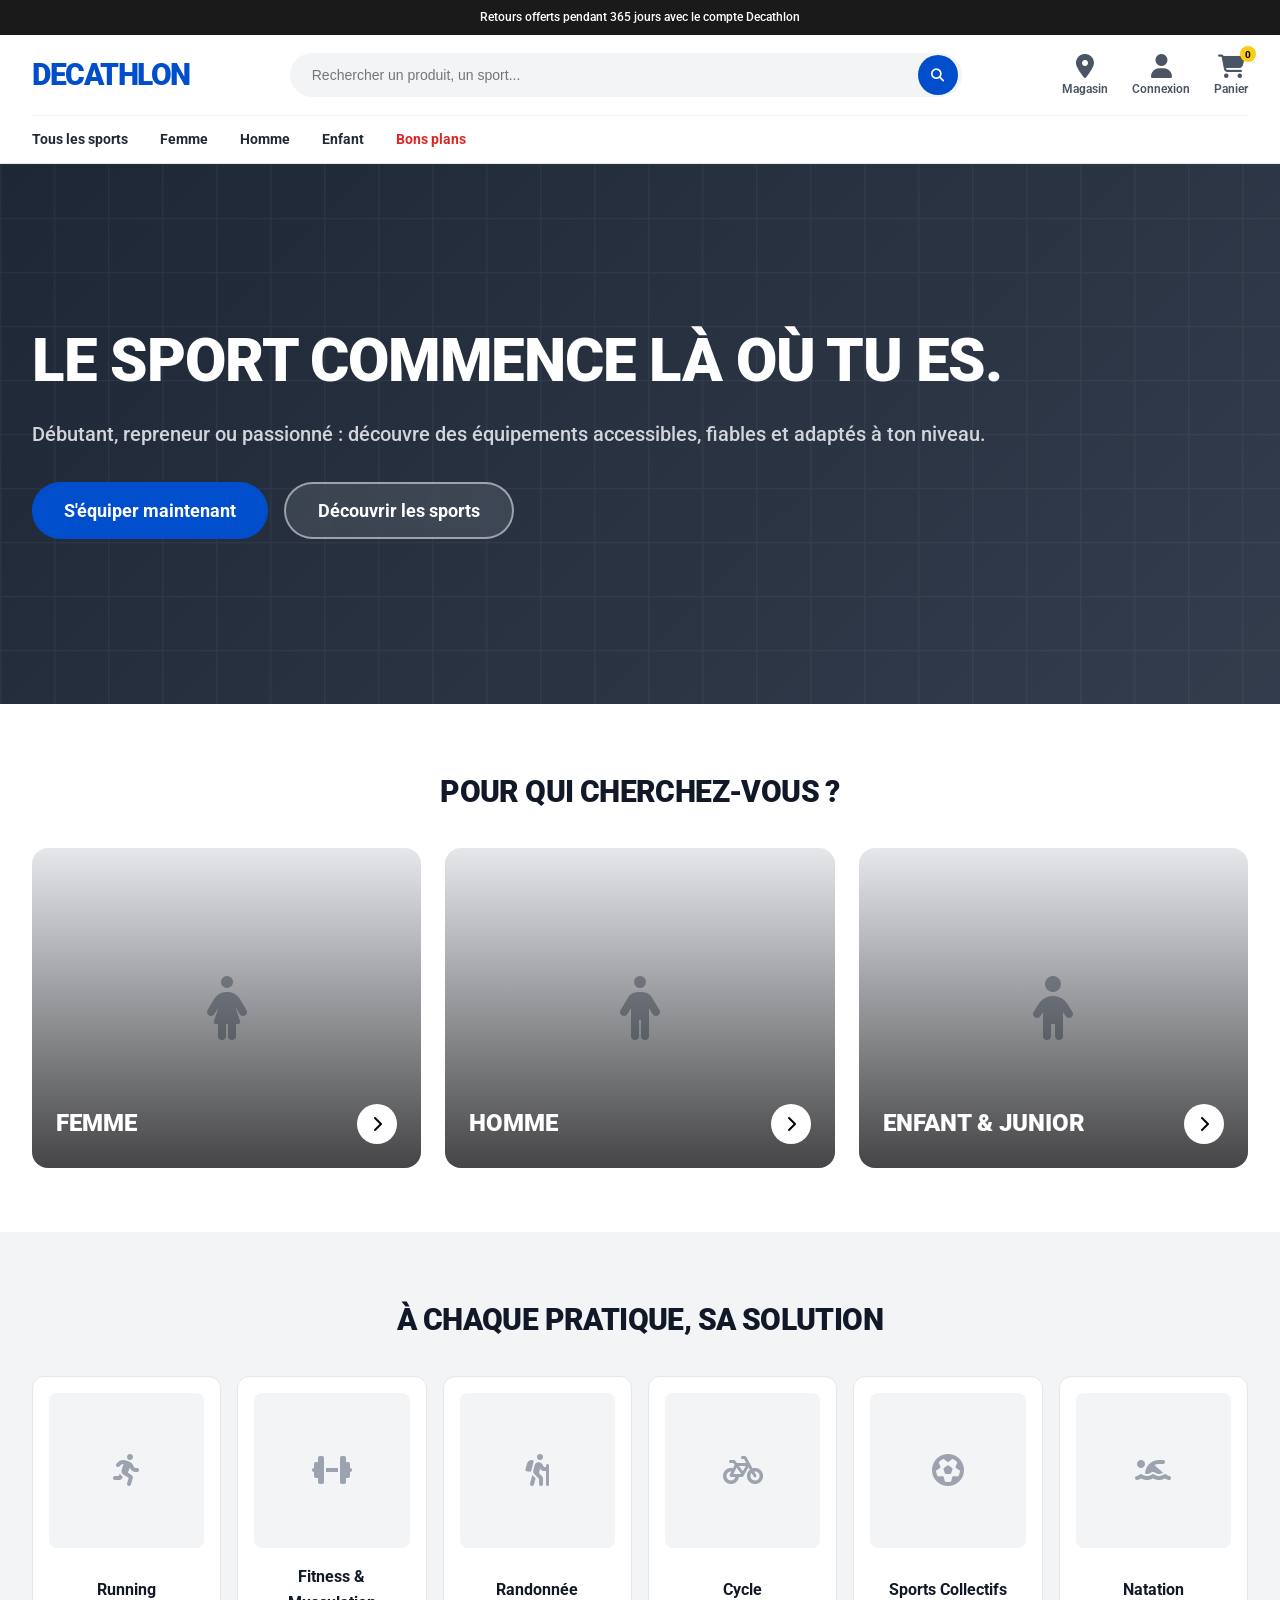
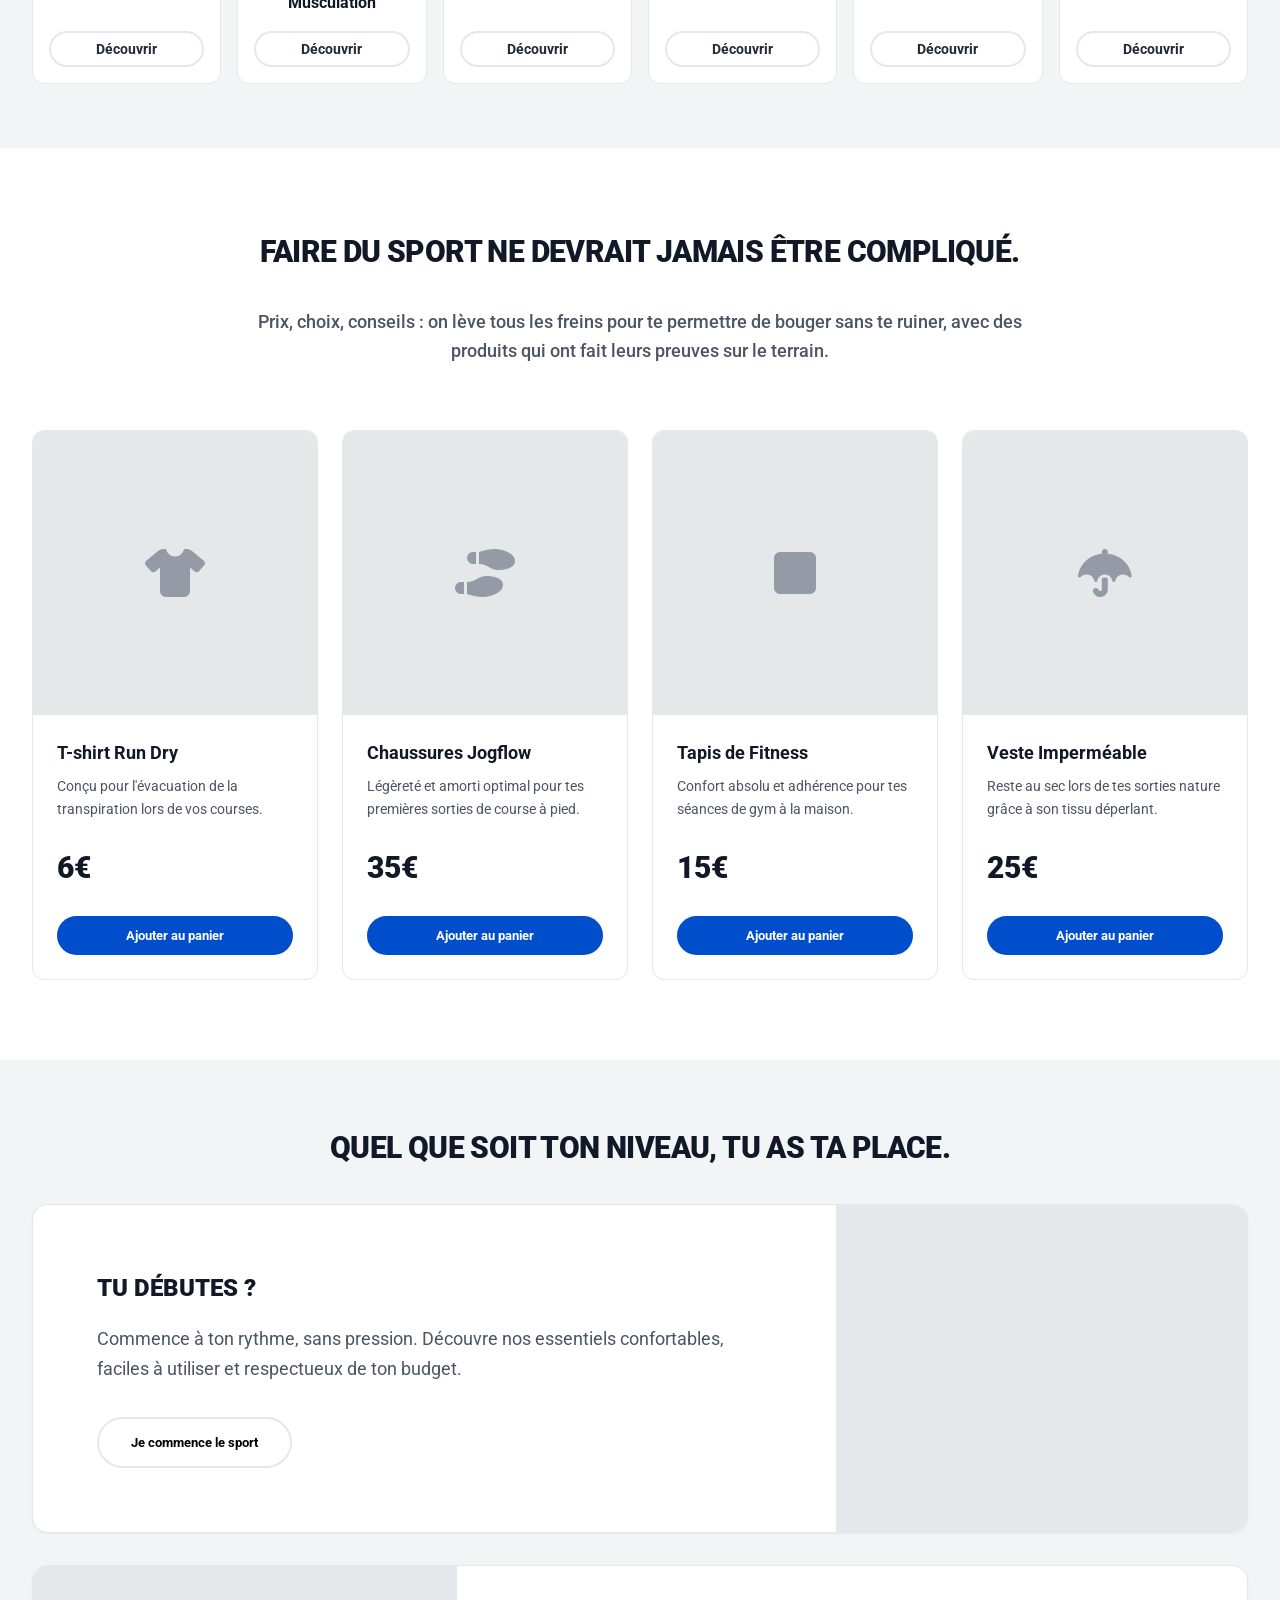
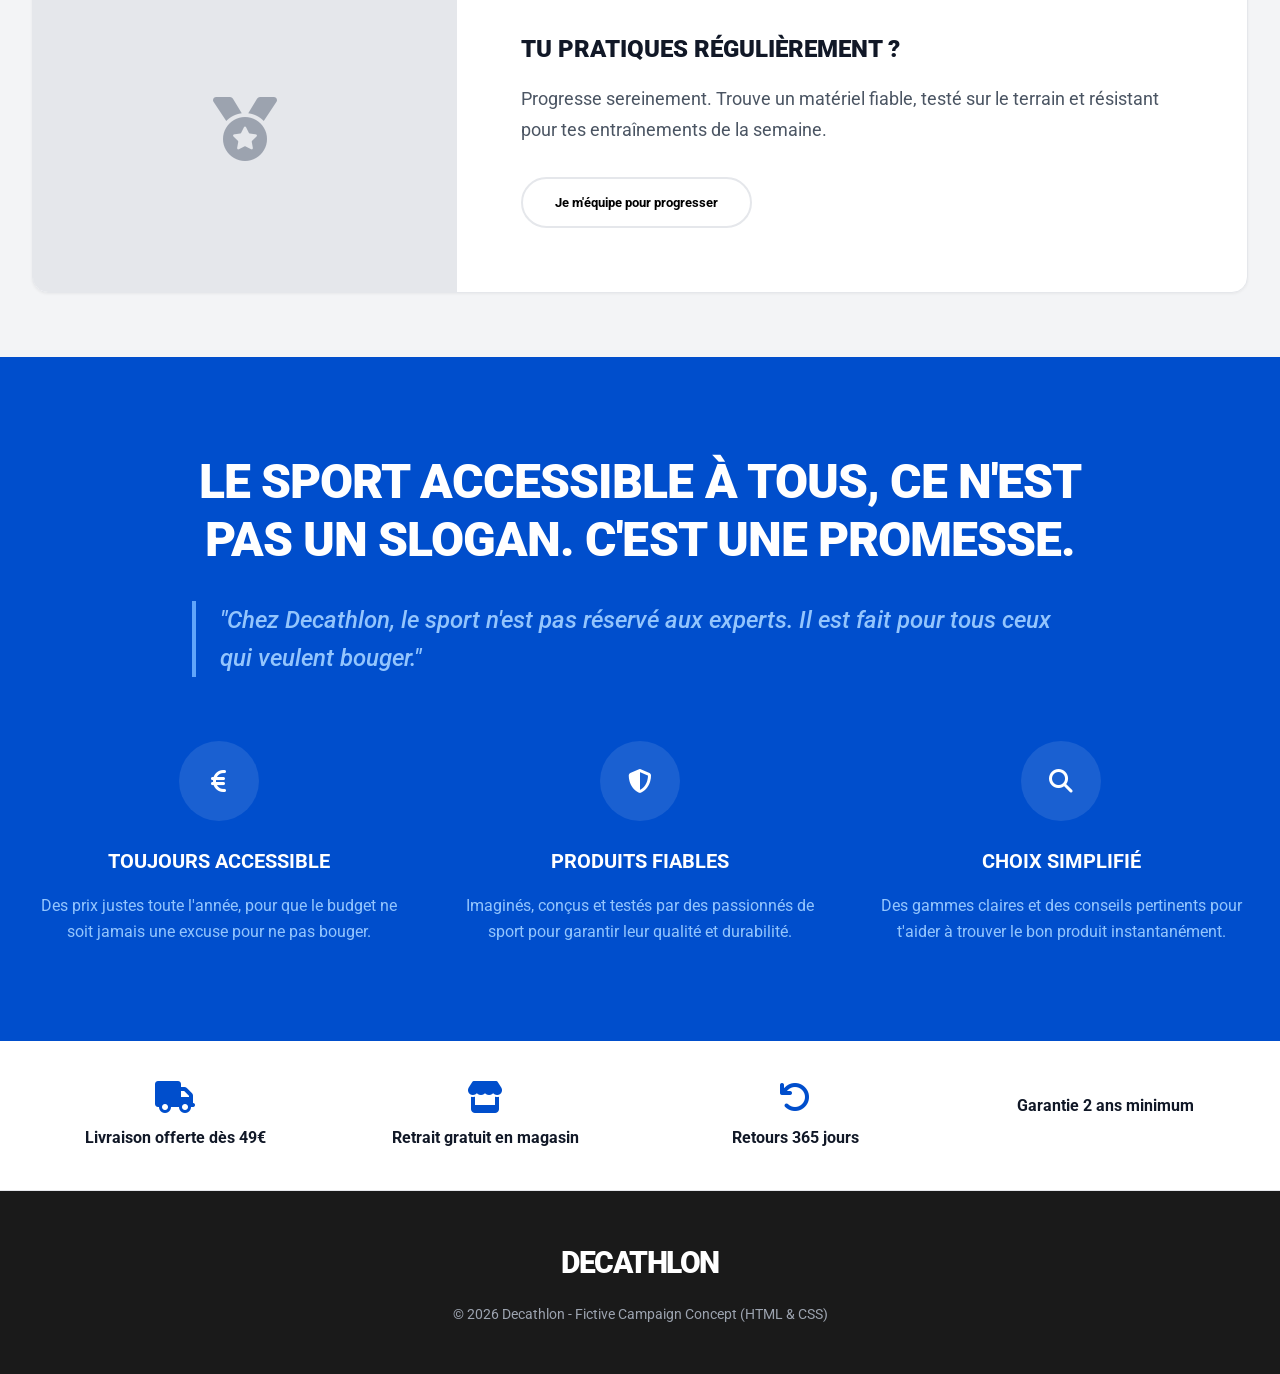
==== index.html @ d9f25b13 "Convert React to pure HTML/CSS/JS - Decathlon Concept Store" ====
<!DOCTYPE html>
<html lang="fr">
<head>
    <meta charset="UTF-8">
    <meta name="viewport" content="width=device-width, initial-scale=1.0">
    <title>Decathlon - Le sport commence là où tu es</title>
    <link href="https://fonts.googleapis.com/css2?family=Roboto:wght@400;500;700;900&display=swap" rel="stylesheet">
    <link rel="stylesheet" href="styles.css">
    <link rel="stylesheet" href="https://cdnjs.cloudflare.com/ajax/libs/font-awesome/6.4.0/css/all.min.css">
</head>
<body>
    <!-- =========================================
        1. NAVBAR (Style Decathlon)
        ========================================= -->
    <header class="navbar">
        <!-- Top bar - Réassurance -->
        <div class="top-bar">
            Retours offerts pendant 365 jours avec le compte Decathlon
        </div>

        <!-- Main Header -->
        <div class="main-header">
            <div class="header-content">
                <!-- Logo & Mobile Menu Toggle -->
                <div class="header-left">
                    <button class="mobile-menu-toggle" id="mobileMenuToggle">
                        <i class="fas fa-bars"></i>
                    </button>
                    <a href="#" class="logo">Decathlon</a>
                </div>

                <!-- Search Bar (Desktop) -->
                <div class="search-container desktop-search">
                    <input type="text" placeholder="Rechercher un produit, un sport..." class="search-input">
                    <button class="search-btn">
                        <i class="fas fa-search"></i>
                    </button>
                </div>

                <!-- Icons -->
                <div class="header-icons">
                    <button class="icon-btn desktop-only">
                        <i class="fas fa-map-marker-alt"></i>
                        <span class="icon-label">Magasin</span>
                    </button>
                    <button class="icon-btn desktop-only">
                        <i class="fas fa-user"></i>
                        <span class="icon-label">Connexion</span>
                    </button>
                    <button class="icon-btn cart-btn">
                        <i class="fas fa-shopping-cart"></i>
                        <span class="icon-label desktop-only">Panier</span>
                        <span class="cart-badge">0</span>
                    </button>
                </div>
            </div>

            <!-- Search Bar (Mobile) -->
            <div class="search-container mobile-search">
                <input type="text" placeholder="Rechercher..." class="search-input">
                <button class="search-btn">
                    <i class="fas fa-search"></i>
                </button>
            </div>

            <!-- Sub Navigation (Categories) -->
            <nav class="sub-nav desktop-only">
                <a href="#" class="nav-link">Tous les sports</a>
                <a href="#" class="nav-link">Femme</a>
                <a href="#" class="nav-link">Homme</a>
                <a href="#" class="nav-link">Enfant</a>
                <a href="#" class="nav-link sale-link">Bons plans</a>
            </nav>
        </div>
    </header>

    <!-- Mobile Menu -->
    <div class="mobile-menu" id="mobileMenu">
        <nav class="mobile-nav">
            <a href="#" class="mobile-nav-link">Tous les sports</a>
            <a href="#" class="mobile-nav-link">Femme</a>
            <a href="#" class="mobile-nav-link">Homme</a>
            <a href="#" class="mobile-nav-link">Enfant</a>
            <a href="#" class="mobile-nav-link">Bons plans</a>
            <a href="#" class="mobile-nav-link"><i class="fas fa-map-marker-alt"></i> Magasin</a>
            <a href="#" class="mobile-nav-link"><i class="fas fa-user"></i> Connexion</a>
        </nav>
    </div>

    <main>
        <!-- =========================================
            2. HERO BANNER
            ========================================= -->
        <section class="hero">
            <div class="hero-bg"></div>
            <div class="hero-content">
                <h1 class="hero-title">Le sport commence là où tu es.</h1>
                <p class="hero-subtitle">
                    Débutant, repreneur ou passionné : découvre des équipements accessibles, fiables et adaptés à ton niveau.
                </p>
                <div class="hero-buttons">
                    <button class="btn-primary">S'équiper maintenant</button>
                    <button class="btn-secondary">Découvrir les sports</button>
                </div>
            </div>
        </section>

        <!-- =========================================
            3. SECTION CIBLES : HOMME, FEMME, JUNIOR
            ========================================= -->
        <section class="targets-section">
            <div class="container">
                <h2 class="section-title">Pour qui cherchez-vous ?</h2>
                
                <div class="targets-grid">
                    <!-- Carte Femme -->
                    <a href="#" class="target-card">
                        <div class="target-bg">
                            <i class="fas fa-female target-icon"></i>
                        </div>
                        <div class="target-overlay">
                            <div class="target-content">
                                <h3 class="target-title">Femme</h3>
                                <span class="target-arrow"><i class="fas fa-chevron-right"></i></span>
                            </div>
                        </div>
                    </a>

                    <!-- Carte Homme -->
                    <a href="#" class="target-card">
                        <div class="target-bg">
                            <i class="fas fa-male target-icon"></i>
                        </div>
                        <div class="target-overlay">
                            <div class="target-content">
                                <h3 class="target-title">Homme</h3>
                                <span class="target-arrow"><i class="fas fa-chevron-right"></i></span>
                            </div>
                        </div>
                    </a>

                    <!-- Carte Junior -->
                    <a href="#" class="target-card">
                        <div class="target-bg">
                            <i class="fas fa-child target-icon"></i>
                        </div>
                        <div class="target-overlay">
                            <div class="target-content">
                                <h3 class="target-title">Enfant & Junior</h3>
                                <span class="target-arrow"><i class="fas fa-chevron-right"></i></span>
                            </div>
                        </div>
                    </a>
                </div>
            </div>
        </section>

        <!-- =========================================
            4. CATÉGORIES SPORTS
            ========================================= -->
        <section class="sports-section">
            <div class="container">
                <h2 class="section-title">À chaque pratique, sa solution</h2>
                
                <div class="sports-grid">
                    <div class="sport-card">
                        <div class="sport-img">
                            <i class="fas fa-running"></i>
                        </div>
                        <h3 class="sport-name">Running</h3>
                        <button class="sport-btn">Découvrir</button>
                    </div>
                    <div class="sport-card">
                        <div class="sport-img">
                            <i class="fas fa-dumbbell"></i>
                        </div>
                        <h3 class="sport-name">Fitness & Musculation</h3>
                        <button class="sport-btn">Découvrir</button>
                    </div>
                    <div class="sport-card">
                        <div class="sport-img">
                            <i class="fas fa-hiking"></i>
                        </div>
                        <h3 class="sport-name">Randonnée</h3>
                        <button class="sport-btn">Découvrir</button>
                    </div>
                    <div class="sport-card">
                        <div class="sport-img">
                            <i class="fas fa-bicycle"></i>
                        </div>
                        <h3 class="sport-name">Cycle</h3>
                        <button class="sport-btn">Découvrir</button>
                    </div>
                    <div class="sport-card">
                        <div class="sport-img">
                            <i class="fas fa-futbol"></i>
                        </div>
                        <h3 class="sport-name">Sports Collectifs</h3>
                        <button class="sport-btn">Découvrir</button>
                    </div>
                    <div class="sport-card">
                        <div class="sport-img">
                            <i class="fas fa-swimmer"></i>
                        </div>
                        <h3 class="sport-name">Natation</h3>
                        <button class="sport-btn">Découvrir</button>
                    </div>
                </div>
            </div>
        </section>

        <!-- =========================================
            5. PREUVE & PRODUITS
            ========================================= -->
        <section class="products-section">
            <div class="container">
                <div class="products-header">
                    <h2 class="section-title">Faire du sport ne devrait jamais être compliqué.</h2>
                    <p class="products-subtitle">
                        Prix, choix, conseils : on lève tous les freins pour te permettre de bouger sans te ruiner, avec des produits qui ont fait leurs preuves sur le terrain.
                    </p>
                </div>
                
                <div class="products-grid">
                    <div class="product-card">
                        <div class="product-img">
                            <i class="fas fa-tshirt"></i>
                        </div>
                        <div class="product-content">
                            <h3 class="product-title">T-shirt Run Dry</h3>
                            <p class="product-desc">Conçu pour l'évacuation de la transpiration lors de vos courses.</p>
                            <div class="product-price">6€</div>
                            <button class="product-btn">Ajouter au panier</button>
                        </div>
                    </div>
                    <div class="product-card">
                        <div class="product-img">
                            <i class="fas fa-shoe-prints"></i>
                        </div>
                        <div class="product-content">
                            <h3 class="product-title">Chaussures Jogflow</h3>
                            <p class="product-desc">Légèreté et amorti optimal pour tes premières sorties de course à pied.</p>
                            <div class="product-price">35€</div>
                            <button class="product-btn">Ajouter au panier</button>
                        </div>
                    </div>
                    <div class="product-card">
                        <div class="product-img">
                            <i class="fas fa-square"></i>
                        </div>
                        <div class="product-content">
                            <h3 class="product-title">Tapis de Fitness</h3>
                            <p class="product-desc">Confort absolu et adhérence pour tes séances de gym à la maison.</p>
                            <div class="product-price">15€</div>
                            <button class="product-btn">Ajouter au panier</button>
                        </div>
                    </div>
                    <div class="product-card">
                        <div class="product-img">
                            <i class="fas fa-umbrella"></i>
                        </div>
                        <div class="product-content">
                            <h3 class="product-title">Veste Imperméable</h3>
                            <p class="product-desc">Reste au sec lors de tes sorties nature grâce à son tissu déperlant.</p>
                            <div class="product-price">25€</div>
                            <button class="product-btn">Ajouter au panier</button>
                        </div>
                    </div>
                </div>
            </div>
        </section>

        <!-- =========================================
            6. BANNIÈRES PERSONAS
            ========================================= -->
        <section class="personas-section">
            <div class="container">
                <h2 class="section-title">Quel que soit ton niveau, tu as ta place.</h2>

                <div class="personas-list">
                    <!-- Persona 1 -->
                    <div class="persona-card">
                        <div class="persona-content">
                            <h3 class="persona-title">Tu débutes ?</h3>
                            <p class="persona-desc">
                                Commence à ton rythme, sans pression. Découvre nos essentiels confortables, faciles à utiliser et respectueux de ton budget.
                            </p>
                            <button class="persona-btn">Je commence le sport</button>
                        </div>
                        <div class="persona-img">
                            <i class="fas fa-sports"></i>
                        </div>
                    </div>

                    <!-- Persona 2 -->
                    <div class="persona-card reverse">
                        <div class="persona-content">
                            <h3 class="persona-title">Tu pratiques régulièrement ?</h3>
                            <p class="persona-desc">
                                Progresse sereinement. Trouve un matériel fiable, testé sur le terrain et résistant pour tes entraînements de la semaine.
                            </p>
                            <button class="persona-btn">Je m'équipe pour progresser</button>
                        </div>
                        <div class="persona-img">
                            <i class="fas fa-medal"></i>
                        </div>
                    </div>
                </div>
            </div>
        </section>

        <!-- =========================================
            7. MESSAGE DE MARQUE & ENGAGEMENTS
        ========================================= -->
        <section class="brand-section">
            <div class="container">
                <div class="brand-content">
                    <h2 class="brand-title">Le sport accessible à tous, ce n'est pas un slogan. C'est une promesse.</h2>
                    <blockquote class="brand-quote">
                        "Chez Decathlon, le sport n'est pas réservé aux experts. Il est fait pour tous ceux qui veulent bouger."
                    </blockquote>
                </div>

                <div class="engagements-grid">
                    <div class="engagement-card">
                        <div class="engagement-icon">
                            <i class="fas fa-euro-sign"></i>
                        </div>
                        <h3 class="engagement-title">Toujours accessible</h3>
                        <p class="engagement-desc">Des prix justes toute l'année, pour que le budget ne soit jamais une excuse pour ne pas bouger.</p>
                    </div>
                    <div class="engagement-card">
                        <div class="engagement-icon">
                            <i class="fas fa-shield-alt"></i>
                        </div>
                        <h3 class="engagement-title">Produits fiables</h3>
                        <p class="engagement-desc">Imaginés, conçus et testés par des passionnés de sport pour garantir leur qualité et durabilité.</p>
                    </div>
                    <div class="engagement-card">
                        <div class="engagement-icon">
                            <i class="fas fa-search"></i>
                        </div>
                        <h3 class="engagement-title">Choix simplifié</h3>
                        <p class="engagement-desc">Des gammes claires et des conseils pertinents pour t'aider à trouver le bon produit instantanément.</p>
                    </div>
                </div>
            </div>
        </section>

        <!-- =========================================
            8. RÉASSURANCE (Footer E-commerce)
        ========================================= -->
        <section class="reassurance">
            <div class="container">
                <div class="reassurance-grid">
                    <div class="reassurance-item">
                        <i class="fas fa-truck"></i>
                        <span>Livraison offerte dès 49€</span>
                    </div>
                    <div class="reassurance-item">
                        <i class="fas fa-store"></i>
                        <span>Retrait gratuit en magasin</span>
                    </div>
                    <div class="reassurance-item">
                        <i class="fas fa-undo"></i>
                        <span>Retours 365 jours</span>
                    </div>
                    <div class="reassurance-item">
                        <i class="fas fa-shield-check"></i>
                        <span>Garantie 2 ans minimum</span>
                    </div>
                </div>
            </div>
        </section>
    </main>

    <!-- FOOTER -->
    <footer class="footer">
        <div class="container">
            <p class="footer-logo">Decathlon</p>
            <p class="footer-text">© 2026 Decathlon - Fictive Campaign Concept (HTML & CSS)</p>
        </div>
    </footer>

    <script src="app.js"></script>
</body>
</html>
---- styles.css ----
/* =========================================
   DECATHLON CONCEPT STORE - STYLES
   ========================================= */

/* Variables */
:root {
    --brand-blue: #004ECC;
    --brand-blue-hover: #003DB3;
    --dark-bg: #1a1a1a;
    --gray-100: #f3f4f6;
    --gray-200: #e5e7eb;
    --gray-400: #9ca3af;
    --gray-500: #6b7280;
    --gray-600: #4b5563;
    --gray-800: #1f2937;
    --gray-900: #111827;
    --yellow: #facc15;
    --red: #dc2626;
}

/* Reset & Base */
* {
    margin: 0;
    padding: 0;
    box-sizing: border-box;
}

body {
    font-family: 'Roboto', sans-serif;
    background: white;
    color: #111827;
    line-height: 1.6;
}

a {
    text-decoration: none;
    color: inherit;
}

button {
    cursor: pointer;
    border: none;
    background: none;
    font-family: inherit;
}

.container {
    max-width: 1440px;
    margin: 0 auto;
    padding: 0 1rem;
}

@media (min-width: 1024px) {
    .container {
        padding: 0 2rem;
    }
}

/* =========================================
   1. NAVBAR
   ========================================= */
.navbar {
    position: sticky;
    top: 0;
    z-index: 1000;
    background: white;
    border-bottom: 1px solid var(--gray-200);
    box-shadow: 0 1px 3px rgba(0,0,0,0.1);
}

.top-bar {
    background: var(--dark-bg);
    color: white;
    font-size: 0.75rem;
    font-weight: 500;
    padding: 0.5rem 1rem;
    text-align: center;
}

@media (max-width: 768px) {
    .top-bar {
        display: none;
    }
}

.main-header {
    max-width: 1440px;
    margin: 0 auto;
    padding: 0 1rem;
}

@media (min-width: 1024px) {
    .main-header {
        padding: 0 2rem;
    }
}

.header-content {
    display: flex;
    align-items: center;
    justify-content: space-between;
    padding: 1rem 0;
    gap: 1rem;
}

@media (min-width: 768px) {
    .header-content {
        gap: 2rem;
    }
}

.header-left {
    display: flex;
    align-items: center;
    gap: 1rem;
}

.mobile-menu-toggle {
    display: block;
    padding: 0.25rem;
}

@media (min-width: 768px) {
    .mobile-menu-toggle {
        display: none;
    }
}

.mobile-menu-toggle i {
    font-size: 1.5rem;
    color: var(--gray-800);
}

.logo {
    font-size: 1.5rem;
    font-weight: 900;
    letter-spacing: -0.05em;
    color: var(--brand-blue);
    text-transform: uppercase;
}

@media (min-width: 768px) {
    .logo {
        font-size: 1.875rem;
    }
}

/* Search */
.search-container {
    position: relative;
    flex: 1;
    max-width: 42rem;
}

.desktop-search {
    display: none;
}

@media (min-width: 768px) {
    .desktop-search {
        display: block;
    }
}

.mobile-search {
    display: block;
    padding-bottom: 1rem;
}

@media (min-width: 768px) {
    .mobile-search {
        display: none;
    }
}

.search-input {
    width: 100%;
    background: var(--gray-100);
    border-radius: 9999px;
    padding: 0.75rem 1.25rem;
    font-size: 0.875rem;
    border: 2px solid transparent;
    transition: all 0.2s;
}

.search-input:focus {
    outline: none;
    border-color: var(--brand-blue);
}

.search-btn {
    position: absolute;
    right: 0.25rem;
    top: 50%;
    transform: translateY(-50%);
    background: var(--brand-blue);
    color: white;
    width: 2.5rem;
    height: 2.5rem;
    border-radius: 50%;
    display: flex;
    align-items: center;
    justify-content: center;
    transition: background 0.2s;
}

.search-btn:hover {
    background: var(--brand-blue-hover);
}

/* Header Icons */
.header-icons {
    display: flex;
    align-items: center;
    gap: 1rem;
}

@media (min-width: 1024px) {
    .header-icons {
        gap: 1.5rem;
    }
}

.icon-btn {
    display: flex;
    flex-direction: column;
    align-items: center;
    gap: 0.25rem;
    color: var(--gray-600);
    transition: color 0.2s;
}

.icon-btn:hover {
    color: var(--brand-blue);
}

.icon-btn i {
    font-size: 1.5rem;
}

.icon-label {
    font-size: 0.75rem;
    font-weight: 600;
}

.desktop-only {
    display: none;
}

@media (min-width: 1024px) {
    .desktop-only {
        display: flex;
    }
}

.cart-btn {
    position: relative;
}

.cart-badge {
    position: absolute;
    top: -0.5rem;
    right: -0.5rem;
    background: var(--yellow);
    color: black;
    font-size: 0.625rem;
    font-weight: 700;
    width: 1rem;
    height: 1rem;
    border-radius: 50%;
    display: flex;
    align-items: center;
    justify-content: center;
}

@media (min-width: 1024px) {
    .cart-badge {
        right: -0.5rem;
    }
}

/* Sub Navigation */
.sub-nav {
    display: none;
    gap: 2rem;
    padding: 0.75rem 0;
    font-size: 0.875rem;
    font-weight: 700;
    color: var(--gray-800);
    border-top: 1px solid var(--gray-100);
    overflow-x: auto;
}

@media (min-width: 768px) {
    .sub-nav {
        display: flex;
    }
}

.nav-link {
    white-space: nowrap;
    transition: color 0.2s;
}

.nav-link:hover {
    color: var(--brand-blue);
}

.sale-link {
    color: var(--red);
}

/* Mobile Menu */
.mobile-menu {
    display: none;
    position: fixed;
    top: 0;
    left: 0;
    width: 100%;
    height: 100%;
    background: white;
    z-index: 999;
    padding: 1rem;
    overflow-y: auto;
}

.mobile-menu.active {
    display: block;
}

.mobile-nav {
    display: flex;
    flex-direction: column;
    gap: 1rem;
    margin-top: 3rem;
}

.mobile-nav-link {
    display: flex;
    align-items: center;
    gap: 0.75rem;
    padding: 1rem;
    font-size: 1.125rem;
    font-weight: 600;
    border-bottom: 1px solid var(--gray-200);
}

/* =========================================
   2. HERO BANNER
   ========================================= */
.hero {
    position: relative;
    height: 60vh;
    min-height: 500px;
    display: flex;
    align-items: center;
    background: var(--gray-900);
    overflow: hidden;
}

.hero-bg {
    position: absolute;
    inset: 0;
    background: linear-gradient(135deg, #1f2937 0%, #374151 100%);
    opacity: 0.9;
}

.hero-bg::before {
    content: '';
    position: absolute;
    inset: 0;
    background: url('data:image/svg+xml,<svg xmlns="http://www.w3.org/2000/svg" viewBox="0 0 100 100"><defs><pattern id="grid" width="10" height="10" patternUnits="userSpaceOnUse"><path d="M 10 0 L 0 0 0 10" fill="none" stroke="rgba(255,255,255,0.05)" stroke-width="0.5"/></pattern></defs><rect width="100" height="100" fill="url(%23grid)"/></svg>');
}

.hero-content {
    position: relative;
    z-index: 10;
    width: 100%;
    max-width: 1440px;
    margin: 0 auto;
    padding: 0 1rem;
}

@media (min-width: 1024px) {
    .hero-content {
        padding: 0 2rem;
    }
}

.hero-title {
    font-size: 2.5rem;
    font-weight: 900;
    color: white;
    text-transform: uppercase;
    line-height: 1.1;
    margin-bottom: 1.5rem;
    letter-spacing: -0.02em;
}

@media (min-width: 768px) {
    .hero-title {
        font-size: 3rem;
    }
}

@media (min-width: 1024px) {
    .hero-title {
        font-size: 3.75rem;
    }
}

.hero-subtitle {
    font-size: 1rem;
    color: #d1d5db;
    margin-bottom: 2rem;
    font-weight: 500;
}

@media (min-width: 768px) {
    .hero-subtitle {
        font-size: 1.25rem;
    }
}

.hero-buttons {
    display: flex;
    flex-direction: column;
    gap: 1rem;
}

@media (min-width: 640px) {
    .hero-buttons {
        flex-direction: row;
    }
}

.btn-primary {
    background: var(--brand-blue);
    color: white;
    padding: 1rem 2rem;
    border-radius: 9999px;
    font-weight: 700;
    font-size: 1.125rem;
    transition: all 0.2s;
    text-align: center;
}

.btn-primary:hover {
    background: var(--brand-blue-hover);
    transform: scale(1.02);
}

@media (min-width: 640px) {
    .btn-primary {
        width: auto;
    }
}

.btn-secondary {
    background: rgba(255,255,255,0.1);
    color: white;
    padding: 1rem 2rem;
    border-radius: 9999px;
    font-weight: 700;
    font-size: 1.125rem;
    border: 2px solid rgba(255,255,255,0.5);
    backdrop-filter: blur(4px);
    transition: all 0.2s;
    text-align: center;
}

.btn-secondary:hover {
    background: rgba(255,255,255,0.2);
}

@media (min-width: 640px) {
    .btn-secondary {
        width: auto;
    }
}

/* =========================================
   3. SECTION CIBLES
   ========================================= */
.targets-section {
    padding: 4rem 0;
    background: white;
}

.section-title {
    font-size: 1.5rem;
    font-weight: 900;
    text-align: center;
    text-transform: uppercase;
    letter-spacing: -0.02em;
    margin-bottom: 2rem;
}

@media (min-width: 768px) {
    .section-title {
        font-size: 1.875rem;
    }
}

.targets-grid {
    display: grid;
    grid-template-columns: 1fr;
    gap: 1.5rem;
}

@media (min-width: 768px) {
    .targets-grid {
        grid-template-columns: repeat(3, 1fr);
    }
}

.target-card {
    position: relative;
    height: 16rem;
    border-radius: 1rem;
    overflow: hidden;
    display: block;
}

@media (min-width: 768px) {
    .target-card {
        height: 20rem;
    }
}

.target-bg {
    position: absolute;
    inset: 0;
    background: var(--gray-200);
    display: flex;
    align-items: center;
    justify-content: center;
}

.target-icon {
    font-size: 4rem;
    color: var(--gray-400);
}

.target-overlay {
    position: absolute;
    inset: 0;
    background: linear-gradient(to top, rgba(0,0,0,0.7), transparent);
    display: flex;
    align-items: flex-end;
    padding: 1.5rem;
}

.target-content {
    width: 100%;
    display: flex;
    justify-content: space-between;
    align-items: center;
    color: white;
}

.target-title {
    font-size: 1.5rem;
    font-weight: 900;
    text-transform: uppercase;
}

.target-arrow {
    width: 2.5rem;
    height: 2.5rem;
    background: white;
    color: black;
    border-radius: 50%;
    display: flex;
    align-items: center;
    justify-content: center;
    transition: transform 0.2s;
}

.target-card:hover .target-arrow {
    transform: scale(1.1);
}

/* =========================================
   4. CATÉGORIES SPORTS
   ========================================= */
.sports-section {
    padding: 4rem 0;
    background: var(--gray-100);
}

.sports-grid {
    display: grid;
    grid-template-columns: repeat(2, 1fr);
    gap: 1rem;
}

@media (min-width: 768px) {
    .sports-grid {
        grid-template-columns: repeat(3, 1fr);
    }
}

@media (min-width: 1024px) {
    .sports-grid {
        grid-template-columns: repeat(6, 1fr);
    }
}

.sport-card {
    background: white;
    border-radius: 0.75rem;
    padding: 1rem;
    display: flex;
    flex-direction: column;
    align-items: center;
    border: 1px solid var(--gray-200);
    transition: box-shadow 0.2s;
}

.sport-card:hover {
    box-shadow: 0 4px 12px rgba(0,0,0,0.1);
}

.sport-img {
    width: 100%;
    aspect-ratio: 1;
    background: var(--gray-100);
    border-radius: 0.5rem;
    display: flex;
    align-items: center;
    justify-content: center;
    margin-bottom: 1rem;
}

.sport-img i {
    font-size: 2rem;
    color: var(--gray-400);
}

.sport-name {
    font-weight: 700;
    text-align: center;
    font-size: 0.875rem;
    margin-bottom: 1rem;
    flex-grow: 1;
    display: flex;
    align-items: center;
}

@media (min-width: 768px) {
    .sport-name {
        font-size: 1rem;
    }
}

.sport-btn {
    width: 100%;
    padding: 0.5rem 1rem;
    border-radius: 9999px;
    border: 2px solid var(--gray-200);
    color: var(--gray-800);
    font-weight: 700;
    font-size: 0.875rem;
    transition: all 0.2s;
}

.sport-card:hover .sport-btn {
    border-color: var(--brand-blue);
    color: var(--brand-blue);
}

/* =========================================
   5. PRODUITS
   ========================================= */
.products-section {
    padding: 5rem 0;
    background: white;
}

.products-header {
    max-width: 48rem;
    margin: 0 auto 4rem;
    text-align: center;
}

.products-subtitle {
    font-size: 1.125rem;
    color: var(--gray-600);
    font-weight: 500;
}

.products-grid {
    display: grid;
    grid-template-columns: 1fr;
    gap: 1.5rem;
}

@media (min-width: 640px) {
    .products-grid {
        grid-template-columns: repeat(2, 1fr);
    }
}

@media (min-width: 1024px) {
    .products-grid {
        grid-template-columns: repeat(4, 1fr);
    }
}

.product-card {
    background: white;
    border-radius: 0.75rem;
    overflow: hidden;
    border: 1px solid var(--gray-200);
    transition: box-shadow 0.2s;
    display: flex;
    flex-direction: column;
}

.product-card:hover {
    box-shadow: 0 8px 24px rgba(0,0,0,0.12);
}

.product-img {
    width: 100%;
    aspect-ratio: 1;
    background: var(--gray-100);
    display: flex;
    align-items: center;
    justify-content: center;
    position: relative;
}

.product-img::after {
    content: '';
    position: absolute;
    inset: 0;
    background: rgba(0,0,0,0.05);
    mix-blend-mode: multiply;
    transition: background 0.2s;
}

.product-card:hover .product-img::after {
    background: transparent;
}

.product-img i {
    font-size: 3rem;
    color: var(--gray-400);
}

.product-content {
    padding: 1.5rem;
    display: flex;
    flex-direction: column;
    flex-grow: 1;
}

.product-title {
    font-weight: 700;
    font-size: 1.125rem;
    margin-bottom: 0.5rem;
}

.product-desc {
    font-size: 0.875rem;
    color: var(--gray-600);
    margin-bottom: 1.5rem;
    flex-grow: 1;
    line-height: 1.6;
}

.product-price {
    font-weight: 900;
    font-size: 1.875rem;
    color: var(--gray-900);
    margin-bottom: 1.5rem;
}

.product-btn {
    width: 100%;
    padding: 0.75rem;
    border-radius: 9999px;
    background: var(--brand-blue);
    color: white;
    font-weight: 700;
    transition: background 0.2s;
    margin-top: auto;
}

.product-btn:hover {
    background: var(--brand-blue-hover);
}

/* =========================================
   6. PERSONAS
   ========================================= */
.personas-section {
    padding: 4rem 0;
    background: var(--gray-100);
}

.personas-list {
    display: flex;
    flex-direction: column;
    gap: 2rem;
}

.persona-card {
    display: flex;
    flex-direction: column;
    background: white;
    border-radius: 1rem;
    overflow: hidden;
    border: 1px solid var(--gray-200);
    box-shadow: 0 1px 3px rgba(0,0,0,0.05);
}

@media (min-width: 768px) {
    .persona-card {
        flex-direction: row;
    }
    
    .persona-card.reverse {
        flex-direction: row-reverse;
    }
}

.persona-content {
    padding: 2rem;
    display: flex;
    flex-direction: column;
    justify-content: center;
}

@media (min-width: 768px) {
    .persona-content {
        padding: 4rem;
    }
}

.persona-title {
    font-size: 1.5rem;
    font-weight: 900;
    text-transform: uppercase;
    margin-bottom: 1rem;
}

.persona-desc {
    font-size: 1rem;
    color: var(--gray-600);
    margin-bottom: 2rem;
    line-height: 1.7;
}

@media (min-width: 768px) {
    .persona-desc {
        font-size: 1.125rem;
    }
}

.persona-btn {
    padding: 1rem 2rem;
    border-radius: 9999px;
    border: 2px solid var(--gray-200);
    font-weight: 700;
    transition: all 0.2s;
    align-self: flex-start;
}

.persona-btn:hover {
    border-color: var(--gray-900);
}

.persona-img {
    background: var(--gray-200);
    min-height: 300px;
    display: flex;
    align-items: center;
    justify-content: center;
}

@media (min-width: 768px) {
    .persona-img {
        width: 50%;
    }
}

.persona-img i {
    font-size: 4rem;
    color: var(--gray-400);
}

/* =========================================
   7. MESSAGE DE MARQUE
   ========================================= */
.brand-section {
    padding: 6rem 0;
    background: var(--brand-blue);
    color: white;
}

.brand-content {
    max-width: 56rem;
    margin: 0 auto 4rem;
    text-align: center;
}

.brand-title {
    font-size: 1.875rem;
    font-weight: 900;
    text-transform: uppercase;
    letter-spacing: -0.02em;
    margin-bottom: 2rem;
    line-height: 1.2;
}

@media (min-width: 768px) {
    .brand-title {
        font-size: 3rem;
    }
}

.brand-quote {
    font-size: 1.25rem;
    font-weight: 500;
    font-style: italic;
    color: #93c5fd;
    border-left: 4px solid #60a5fa;
    padding-left: 1.5rem;
    text-align: left;
    display: inline-block;
}

@media (min-width: 768px) {
    .brand-quote {
        font-size: 1.5rem;
    }
}

.engagements-grid {
    display: grid;
    grid-template-columns: 1fr;
    gap: 3rem;
    text-align: center;
    margin-top: 4rem;
}

@media (min-width: 768px) {
    .engagements-grid {
        grid-template-columns: repeat(3, 1fr);
    }
}

.engagement-card {
    display: flex;
    flex-direction: column;
    align-items: center;
}

.engagement-icon {
    width: 5rem;
    height: 5rem;
    background: rgba(255,255,255,0.1);
    border-radius: 50%;
    display: flex;
    align-items: center;
    justify-content: center;
    margin-bottom: 1.5rem;
}

.engagement-icon i {
    font-size: 1.5rem;
}

.engagement-title {
    font-size: 1.25rem;
    font-weight: 700;
    text-transform: uppercase;
    margin-bottom: 1rem;
}

.engagement-desc {
    color: #93c5fd;
    line-height: 1.6;
}

/* =========================================
   8. RÉASSURANCE
   ========================================= */
.reassurance {
    border-bottom: 1px solid var(--gray-200);
    background: white;
}

.reassurance-grid {
    display: grid;
    grid-template-columns: repeat(2, 1fr);
    gap: 1.5rem;
    text-align: center;
    padding: 2.5rem 0;
}

@media (min-width: 768px) {
    .reassurance-grid {
        grid-template-columns: repeat(4, 1fr);
    }
}

.reassurance-item {
    display: flex;
    flex-direction: column;
    align-items: center;
    gap: 0.75rem;
}

.reassurance-item i {
    font-size: 2rem;
    color: var(--brand-blue);
}

.reassurance-item span {
    font-weight: 700;
    font-size: 0.875rem;
}

@media (min-width: 768px) {
    .reassurance-item span {
        font-size: 1rem;
    }
}

/* =========================================
   FOOTER
   ========================================= */
.footer {
    background: var(--dark-bg);
    color: white;
    padding: 3rem 0;
    text-align: center;
}

.footer-logo {
    font-size: 1.875rem;
    font-weight: 900;
    letter-spacing: -0.05em;
    text-transform: uppercase;
    margin-bottom: 1rem;
}

.footer-text {
    color: var(--gray-400);
    font-size: 0.875rem;
}

/* =========================================
   RESPONSIVE ADJUSTMENTS
   ========================================= */
@media (max-width: 640px) {
    .container {
        padding-left: 1rem;
        padding-right: 1rem;
    }
}
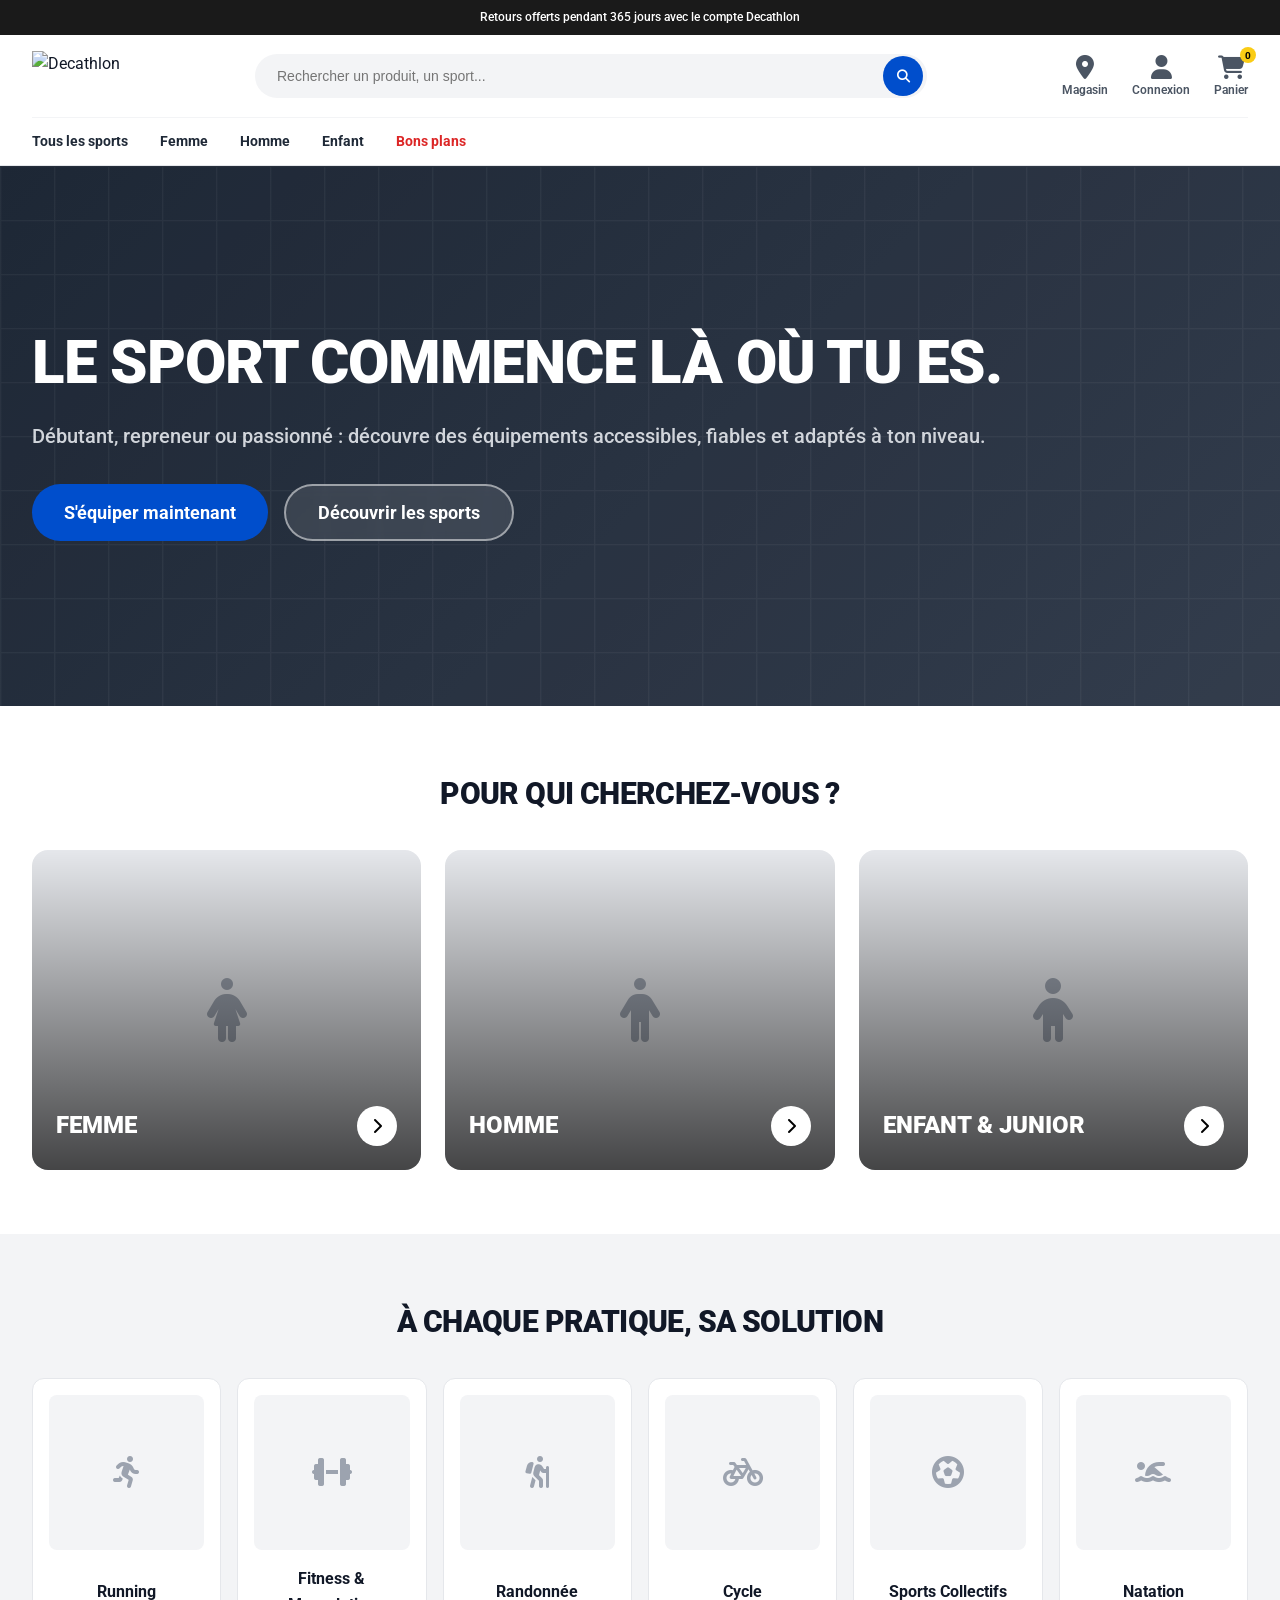
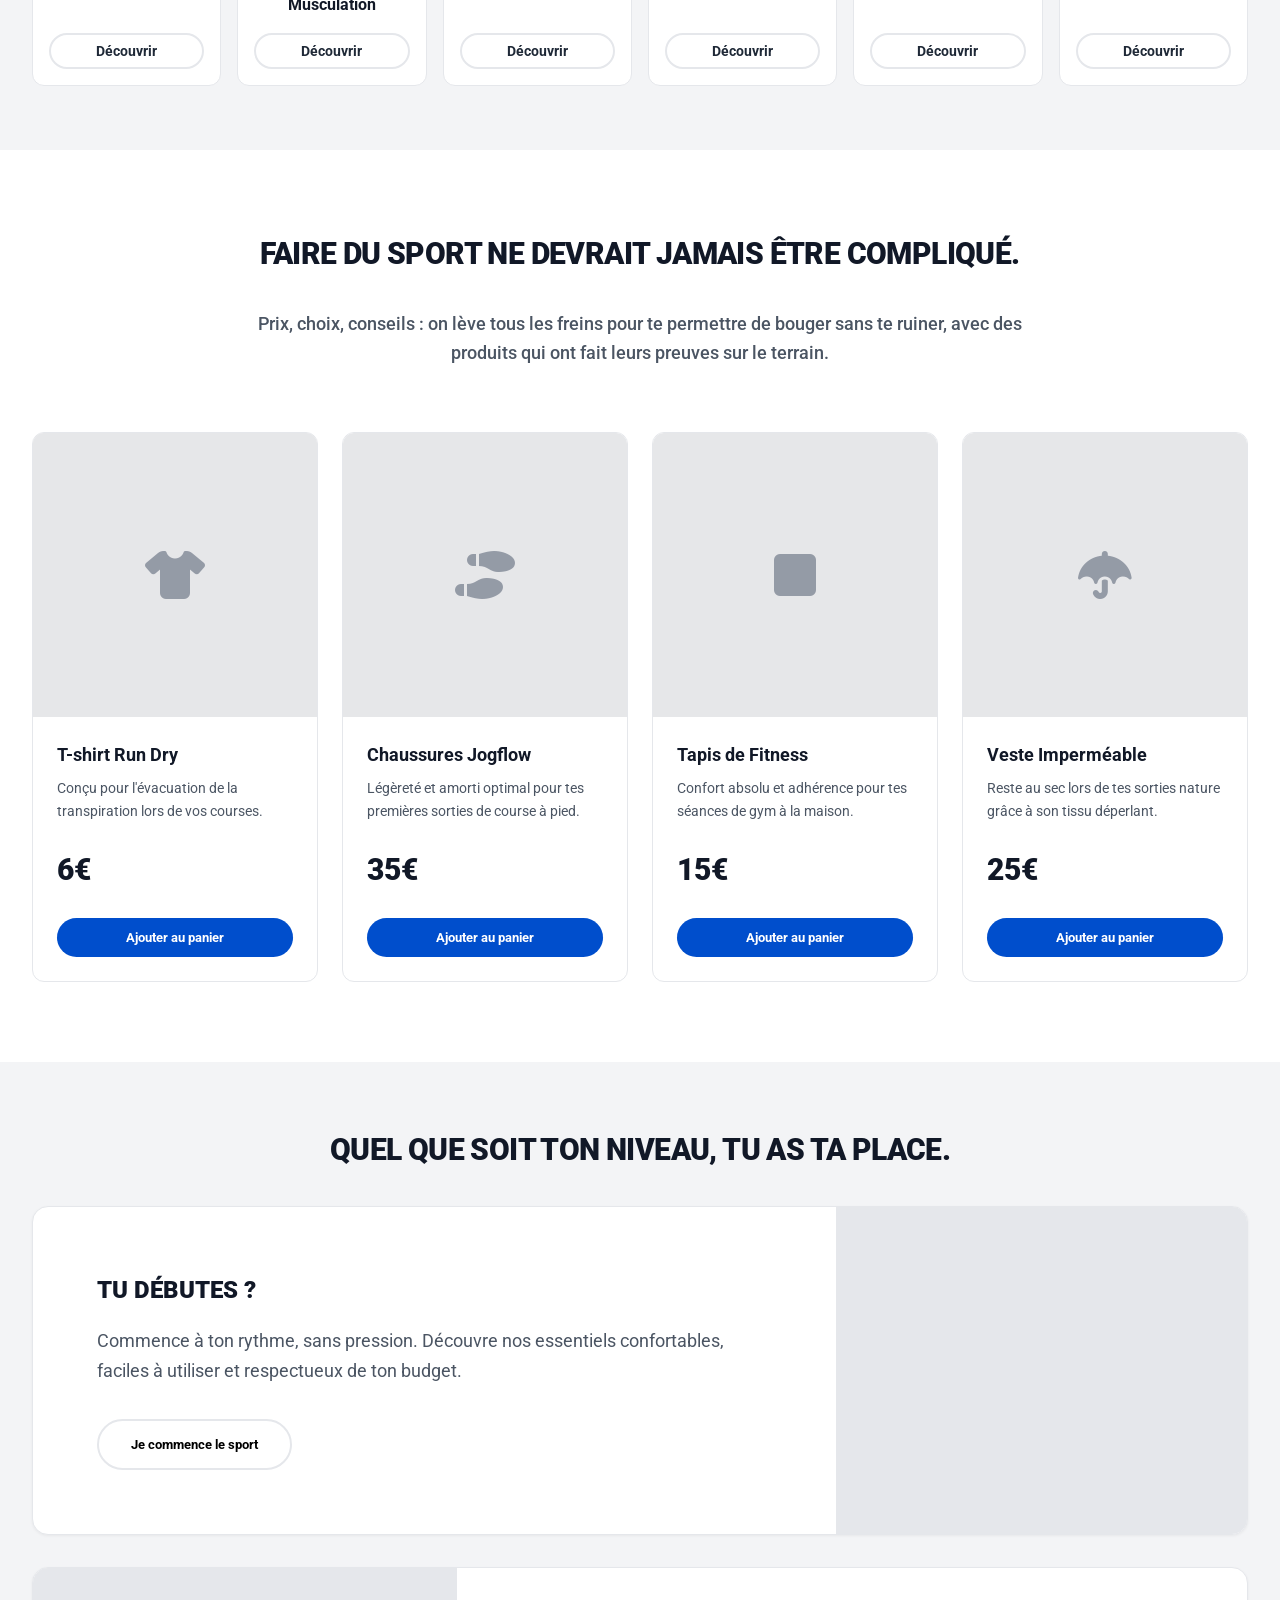
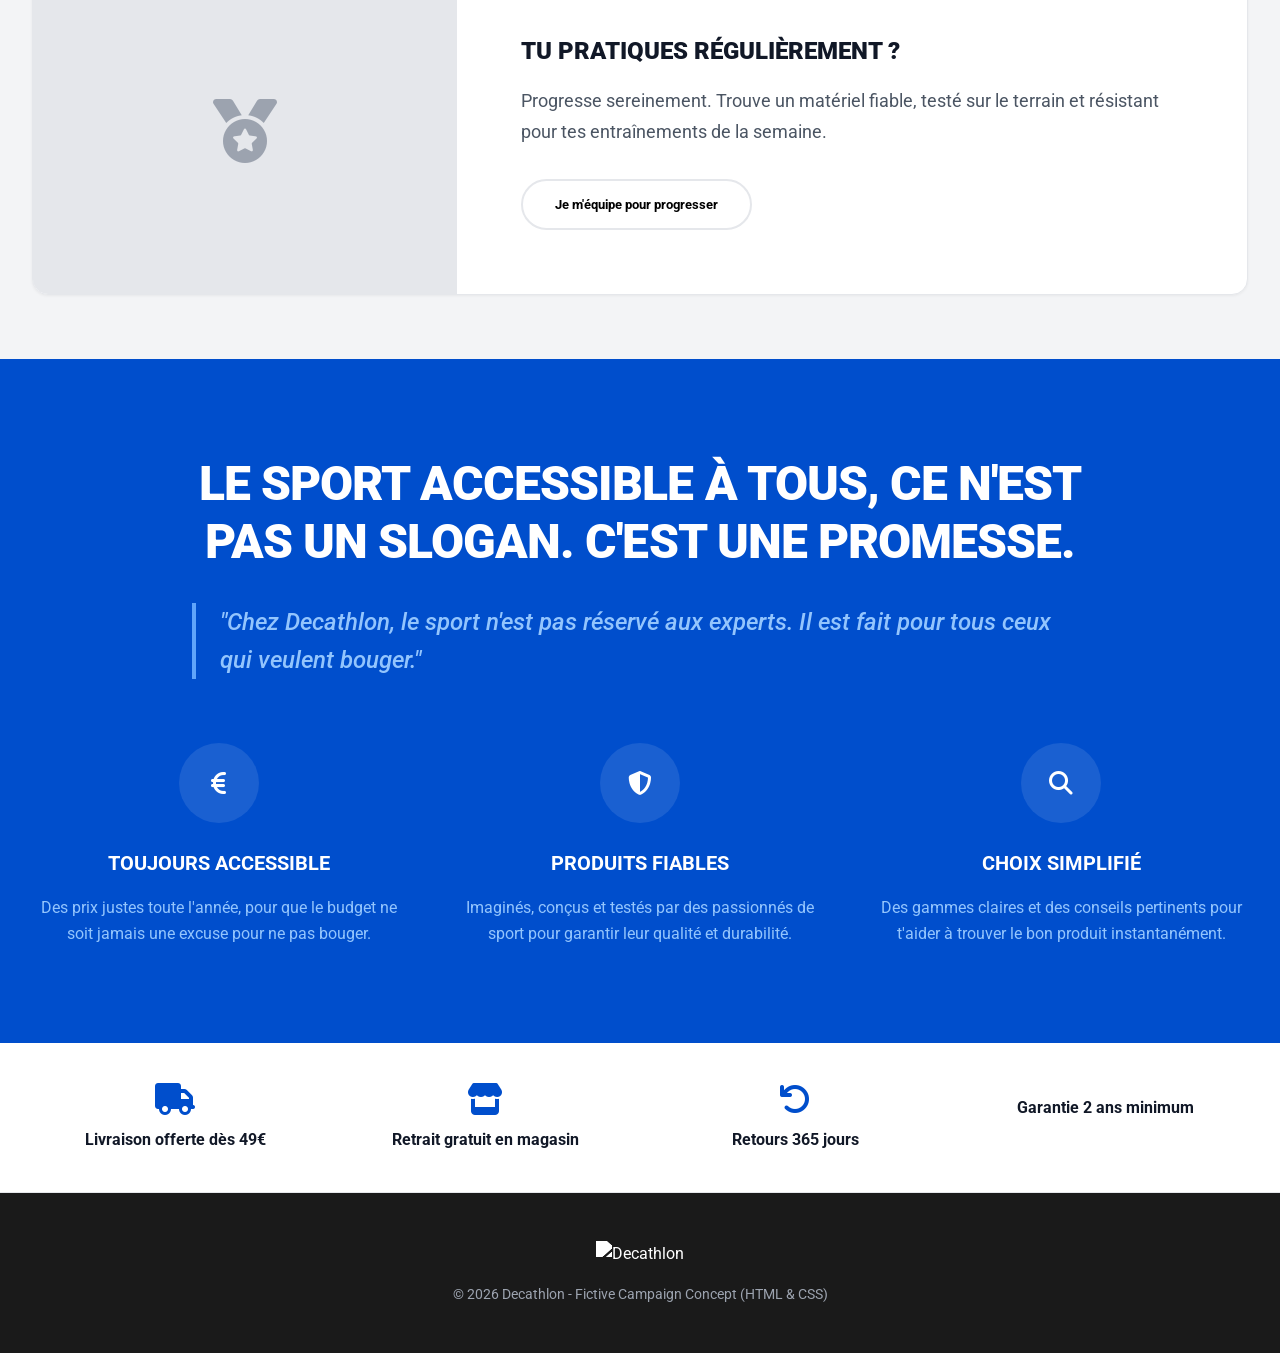
==== commit fdb4152b: "Add Decathlon logo images" ====
--- a/index.html
+++ b/index.html
@@ -26,7 +26,9 @@
                     <button class="mobile-menu-toggle" id="mobileMenuToggle">
                         <i class="fas fa-bars"></i>
                     </button>
-                    <a href="#" class="logo">Decathlon</a>
+                    <a href="#" class="logo">
+                        <img src="https://upload.wikimedia.org/wikipedia/commons/5/53/Decathlon_Logo.svg" alt="Decathlon" class="logo-img">
+                    </a>
                 </div>
 
                 <!-- Search Bar (Desktop) -->
@@ -377,7 +379,7 @@
     <!-- FOOTER -->
     <footer class="footer">
         <div class="container">
-            <p class="footer-logo">Decathlon</p>
+            <img src="https://upload.wikimedia.org/wikipedia/commons/5/53/Decathlon_Logo.svg" alt="Decathlon" class="footer-logo-img">
             <p class="footer-text">© 2026 Decathlon - Fictive Campaign Concept (HTML & CSS)</p>
         </div>
     </footer>
--- a/styles.css
+++ b/styles.css
@@ -132,16 +132,18 @@
 }
 
 .logo {
-    font-size: 1.5rem;
-    font-weight: 900;
-    letter-spacing: -0.05em;
-    color: var(--brand-blue);
-    text-transform: uppercase;
-}
-
-@media (min-width: 768px) {
-    .logo {
-        font-size: 1.875rem;
+    display: flex;
+    align-items: center;
+}
+
+.logo-img {
+    height: 40px;
+    width: auto;
+}
+
+@media (min-width: 768px) {
+    .logo-img {
+        height: 50px;
     }
 }
 
@@ -1041,12 +1043,11 @@
     text-align: center;
 }
 
-.footer-logo {
-    font-size: 1.875rem;
-    font-weight: 900;
-    letter-spacing: -0.05em;
-    text-transform: uppercase;
+.footer-logo-img {
+    height: 50px;
+    width: auto;
     margin-bottom: 1rem;
+    filter: brightness(0) invert(1);
 }
 
 .footer-text {
